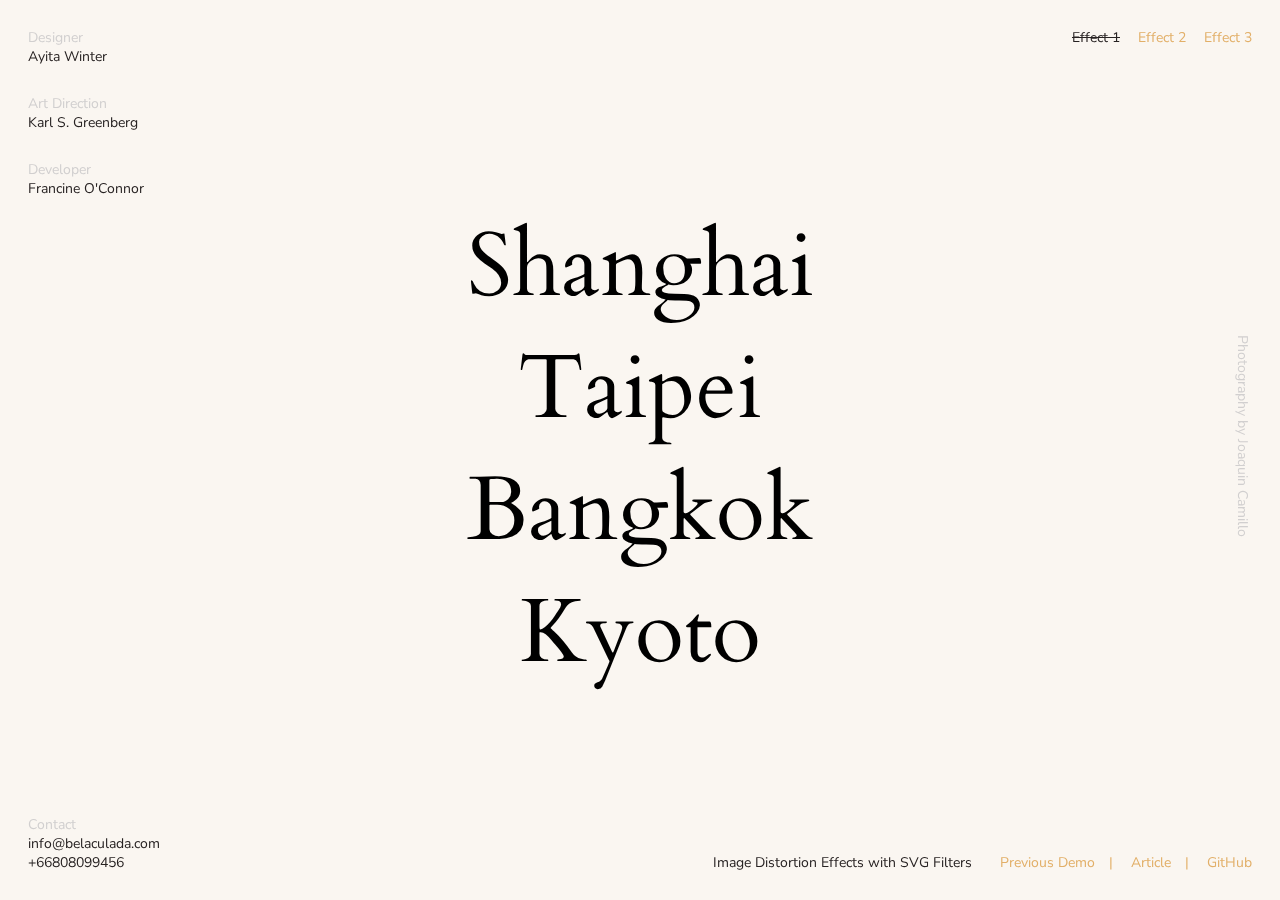
==== index.html @ 65ead86d "Inicial" ====
<!DOCTYPE html>
<html lang="en" class="no-js">
	<head>
		<meta charset="UTF-8" />
		<meta name="viewport" content="width=device-width, initial-scale=1">
		<title>Image Distortion Effects with SVG Filters | Demo 1 | Codrops</title>
		<meta name="description" content="Some distortion hover effects on images using SVG filters." />
		<meta name="keywords" content="distortion, svg filter, hover, image, effect, web, javascript" />
		<meta name="author" content="Codrops" />
		<link rel="shortcut icon" href="favicon.ico">
		<link href="https://fonts.googleapis.com/css?family=Cardo|Nunito+Sans" rel="stylesheet">
		<link rel="stylesheet" type="text/css" href="css/base.css" />
		<script>document.documentElement.className="js";var supportsCssVars=function(){var e,t=document.createElement("style");return t.innerHTML="root: { --tmp-var: bold; }",document.head.appendChild(t),e=!!(window.CSS&&window.CSS.supports&&window.CSS.supports("font-weight","var(--tmp-var)")),t.parentNode.removeChild(t),e};supportsCssVars()||alert("Please view this demo in a modern browser that supports CSS Variables.");</script>
	</head>
	<body class="demo-1">
		<main>
			<div class="message">You need to be able to hover to see the effect.</div>
			<div class="frame">
				<div class="frame__title-wrap">
					<h1 class="frame__title">Image Distortion Effects with SVG Filters</h1>
					<div class="frame__links">
						<a href="https://tympanus.net/Development/TextTrailEffect/">Previous Demo</a>
						<a href="https://tympanus.net/codrops/?p=38971">Article</a>
						<a href="https://github.com/codrops/SVGImageHover/">GitHub</a>
					</div>
				</div>
				<div class="frame__demos">
					<a href="index.html" class="frame__demo frame__demo--current">Effect 1</a>
					<a href="index2.html" class="frame__demo">Effect 2</a>
					<a href="index3.html" class="frame__demo">Effect 3</a>
				</div>
				<div class="frame__credits">
					<h4 class="frame__heading">Designer</h4>
					<span class="frame__text">Ayita Winter</span>
					<h4 class="frame__heading">Art Direction</h4>
					<span class="frame__text">Karl S. Greenberg</span>
					<h4 class="frame__heading">Developer</h4>
					<span class="frame__text">Francine O'Connor</span>
				</div>
				<div class="frame__contact">
					<h4 class="frame__heading">Contact</h4>
					<span class="frame__text">info@belaculada.com</span>
					<span class="frame__text">+66808099456</span>
				</div>
				<div class="frame__photography">Photography by Joaquin Camillo</div>
				</div>
			</div>
			<div class="content">
				<svg class="distort" width="350" height="450" viewBox="0 0 350 450">
					<filter id="distortionFilter">
						<feTurbulence type="turbulence" baseFrequency="0.07 0.01" numOctaves="5" seed="2" stitchTiles="stitch" x="0%" y="0%" width="100%" height="100%" result="noise"/>
						<feDisplacementMap in="SourceGraphic" in2="noise" scale="0" xChannelSelector="R" yChannelSelector="B" x="0%" y="0%" width="100%" height="100%" filterUnits="userSpaceOnUse"/>
					</filter>
					<g filter="url(#distortionFilter)">
						<image class="distort__img" x="50" y="50" xlink:href="img/1.jpg" height="350" width="250"/>
						<image class="distort__img" x="50" y="50" xlink:href="img/2.jpg" height="350" width="250"/>
						<image class="distort__img" x="50" y="50" xlink:href="img/3.jpg" height="350" width="250"/>
						<image class="distort__img" x="50" y="50" xlink:href="img/4.jpg" height="350" width="250"/>
					</g>
				</svg>
				<nav class="menu">
					<a href="#" class="menu__link">Shanghai</a>
					<a href="#" class="menu__link">Taipei</a>
					<a href="#" class="menu__link">Bangkok</a>
					<a href="#" class="menu__link">Kyoto</a>
				</nav>
			</div>
		</main>
		<script src="js/charming.min.js"></script>
		<script src="js/TweenMax.min.js"></script>
		<script src="js/demo.js"></script>
	</body>
</html>
---- css/base.css ----
article,aside,details,figcaption,figure,footer,header,hgroup,main,nav,section,summary{display:block;}audio,canvas,video{display:inline-block;}audio:not([controls]){display:none;height:0;}[hidden]{display:none;}html{font-family:sans-serif;-ms-text-size-adjust:100%;-webkit-text-size-adjust:100%;}body{margin:0;}a:focus{outline:thin dotted;}a:active,a:hover{outline:0;}h1{font-size:2em;margin:0.67em 0;}abbr[title]{border-bottom:1px dotted;}b,strong{font-weight:bold;}dfn{font-style:italic;}hr{-moz-box-sizing:content-box;box-sizing:content-box;height:0;}mark{background:#ff0;color:#000;}code,kbd,pre,samp{font-family:monospace,serif;font-size:1em;}pre{white-space:pre-wrap;}q{quotes:"\201C" "\201D" "\2018" "\2019";}small{font-size:80%;}sub,sup{font-size:75%;line-height:0;position:relative;vertical-align:baseline;}sup{top:-0.5em;}sub{bottom:-0.25em;}img{border:0;}svg:not(:root){overflow:hidden;}figure{margin:0;}fieldset{border:1px solid #c0c0c0;margin:0 2px;padding:0.35em 0.625em 0.75em;}legend{border:0;padding:0;}button,input,select,textarea{font-family:inherit;font-size:100%;margin:0;}button,input{line-height:normal;}button,select{text-transform:none;}button,html input[type="button"],input[type="reset"],input[type="submit"]{-webkit-appearance:button;cursor:pointer;}button[disabled],html input[disabled]{cursor:default;}input[type="checkbox"],input[type="radio"]{box-sizing:border-box;padding:0;}input[type="search"]{-webkit-appearance:textfield;-moz-box-sizing:content-box;-webkit-box-sizing:content-box;box-sizing:content-box;}input[type="search"]::-webkit-search-cancel-button,input[type="search"]::-webkit-search-decoration{-webkit-appearance:none;}button::-moz-focus-inner,input::-moz-focus-inner{border:0;padding:0;}textarea{overflow:auto;vertical-align:top;}table{border-collapse:collapse;border-spacing:0;}
*,
*::after,
*::before {
	box-sizing: border-box;
}

:root {
	font-size: 14px;
}

body {
	--color-text: #272222;
	--color-bg: #faf6f1;
	--color-link: #e2af68;
	--color-link-hover: #333;
	--color-content-link: #000;
	--color-content-link-hover: #000;
	--color-heading: #d1cfcf;
	--font-content: Cardo;
	color: var(--color-text);
	background-color: var(--color-bg);
	font-family: Futura, 'Nunito Sans', sans-serif;
}

.demo-2 {
	--color-text: #faf6f1;
    --color-bg: #191817;
    --color-link: #c3846e;
    --color-link-hover: #fff;
    --color-content-link: #FAF6F1;
    --color-content-link-hover: #FAF6F1;
    --color-heading: #4c4742;
    --font-content: 'Antic Didone';
}

.demo-3 {
	--color-text: #191a1b;
    --color-bg: #c5a98a;
    --color-link: #3c49b2;
    --color-link-hover: #191b1b;
    --color-content-text: #191b1b;
    --color-content-link: #191b1b;
    --color-content-link-hover: #191b1b;
   	--color-content-secondary: #9f8465;
    --font-content: Prata;
}

/* Page Loader */
.js .loading::before {
	content: '';
	position: fixed;
	z-index: 100000;
	top: 0;
	left: 0;
	width: 100%;
	height: 100%;
	background: var(--color-bg);
}

.js .loading::after {
	content: '';
	position: fixed;
	z-index: 100000;
	top: 50%;
	left: 50%;
	width: 60px;
	height: 60px;
	margin: -30px 0 0 -30px;
	pointer-events: none;
	border-radius: 50%;
	opacity: 0.4;
	background: var(--color-link);
	animation: loaderAnim 0.7s linear infinite alternate forwards;
}

@keyframes loaderAnim {
	to {
		opacity: 1;
		transform: scale3d(0.5,0.5,1);
	}
}

a {
	text-decoration: none;
	color: var(--color-link);
	outline: none;
}

a:hover,
a:focus {
	color: var(--color-link-hover);
	outline: none;
}

.message {
	background: var(--color-text);
	color: var(--color-bg);
	padding: 1rem;
	text-align: center;
}

.frame {
	padding: 3rem 5vw;
	text-align: center;
	position: relative;
	z-index: 1000;
}

.frame__title {
	font-size: 1rem;
	margin: 0 0 1rem;
	font-weight: normal;
}

.frame__links {
	display: inline;
}

.frame__links a:not(:last-child),
.frame__demos a:not(:last-child) {
	margin-right: 1rem;
}

.frame__links a:not(:last-child)::after {
	content: '|';
	margin: 0 0 0 1rem;
}

.frame__links a:hover:not(:last-child)::after {
	color: var(--color-link);
}

.frame__demos {
	margin: 1rem 0;
}

.frame__demo--current,
.frame__demo--current:hover {
	color: var(--color-text);
	text-decoration: line-through;
}

.frame__heading {
	font-weight: normal;
	margin: 0;
	color: var(--color-heading);
}

.frame__text + .frame__heading {
	margin: 2rem 0 0 0;
}

.frame__text + .frame__text {
	display: block;
}

.frame__photography {
	color: var(--color-heading);
}

.content {
	display: flex;
	flex-direction: column;
	width: 100vw;
	height: calc(100vh - 13rem);
	position: relative;
	justify-content: flex-start;
	align-items: center;
}

.distort {
	position: absolute;
	pointer-events: none;
	will-change: transform;
}

.distort__img {
	opacity: 0;
}

.content {
	font-family: var(--font-content), serif;
	color: var(--color-content-text);
}

.menu {
	display: flex;
	flex-direction: column;
	align-items: stretch;
	text-align: center;
	font-size: 10vh;
	font-weight: normal;
}

.demo-2 .menu {
	line-height: 1.5;
}

.quote {
	display: block;
	width: 90%;
	max-width: 1200px;
	margin: 0 auto;
	font-size: 2rem;
	z-index: 999;
	font-weight: normal;
}

.quote__author {
	margin: 2rem 0 0 0;
	display: block;
	font-size: 1rem;
	color: var(--color-content-secondary);
}

.quote__author::before {
	content: '\2014';
	margin-right: 1rem;
}

.menu__link,
.quote__link {
	z-index: 999;
	color: var(--color-content-link);
	position: relative;
	white-space: nowrap;
}

.menu__link:hover,
.quote__link:hover {
	color: var(--color-content-link-hover);
}

.menu__link span,
.quote__link span {
	display: inline-block;
}

.quote__link::after {
	content: '';
	position: absolute;
	height: 5px;
	border-width: 1px 0;
	border-style: solid;
	width: 100%;
	left: 0;
	top: calc(100% - 0.25rem);
	border-color: currentColor;
}


@media screen and (min-width: 53em) {
	body {
		overflow: hidden;
	}
	.message {
		display: none;
	}
	.frame {
		position: fixed;
		text-align: left;
		z-index: 10000;
		top: 0;
		left: 0;
		display: grid;
		align-content: space-between;
		width: 100%;
		max-width: none;
		height: 100vh;
		padding: 2rem;
		pointer-events: none;
		grid-template-columns: 20% 80%;
		grid-template-rows: 2rem auto auto;
		grid-template-areas: 'credits demos'
							 'credits photography'
							 'contact title';
	}
	.frame__title-wrap {
		grid-area: title;
		display: flex;
		justify-content: flex-end;
		align-self: end;
	}
	.frame__title {
		margin: 0 2rem 0 0;
	}
	.frame__photography {
		grid-area: photography;
		align-self: center;
		justify-self: end;
		writing-mode: vertical-lr;
	}
	.frame__credits {
		grid-area: credits;
	}
	.frame__contact {
		grid-area: contact;
	}
	.frame__demos {
		margin: 0;
		grid-area: demos;
		justify-self: end;
	}
	.frame a {
		pointer-events: auto;
	}
	.content {
		height: 100vh;
		justify-content: center;
	}
	.quote {
		font-size: 9vh;
	}
	.quote__author {
		font-size: 2.5vh;
	}
	.quote__link::after {
		top: calc(100% - 1vh);
	}
}
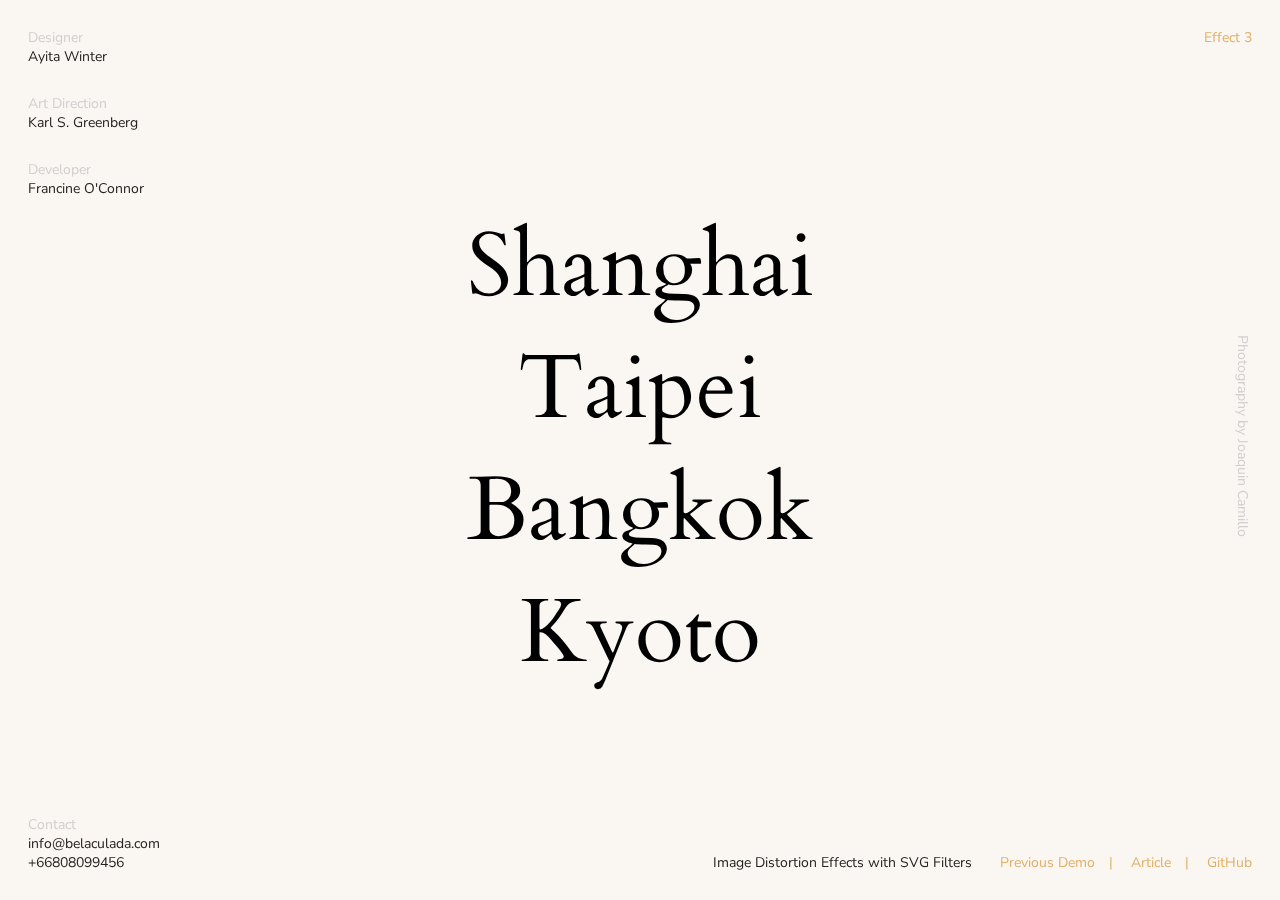
==== commit 9689b6ad: "Final" ====
--- a/index.html
+++ b/index.html
@@ -25,8 +25,7 @@
 					</div>
 				</div>
 				<div class="frame__demos">
-					<a href="index.html" class="frame__demo frame__demo--current">Effect 1</a>
-					<a href="index2.html" class="frame__demo">Effect 2</a>
+				
 					<a href="index3.html" class="frame__demo">Effect 3</a>
 				</div>
 				<div class="frame__credits">
--- a/css/base.css
+++ b/css/base.css
@@ -36,13 +36,13 @@
 
 .demo-3 {
 	--color-text: #191a1b;
-    --color-bg: #c5a98a;
-    --color-link: #3c49b2;
+    --color-bg: #908ac5;
+    --color-link: #2634a0;
     --color-link-hover: #191b1b;
     --color-content-text: #191b1b;
     --color-content-link: #191b1b;
     --color-content-link-hover: #191b1b;
-   	--color-content-secondary: #9f8465;
+   	--color-content-secondary: #6b5eb4;
     --font-content: Prata;
 }
 
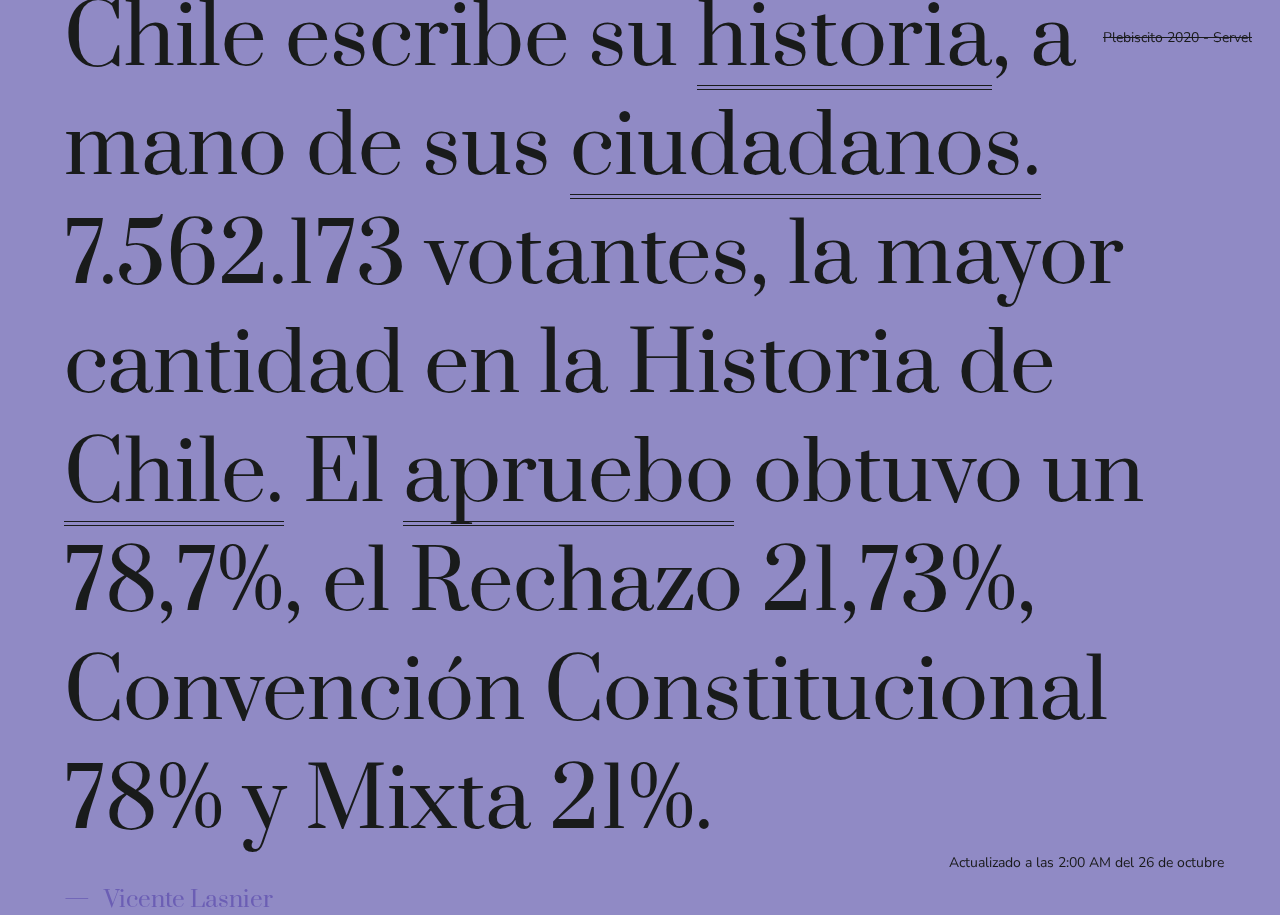
==== commit 3146cbb0: "2" ====
--- a/index.html
+++ b/index.html
@@ -3,70 +3,51 @@
 	<head>
 		<meta charset="UTF-8" />
 		<meta name="viewport" content="width=device-width, initial-scale=1">
-		<title>Image Distortion Effects with SVG Filters | Demo 1 | Codrops</title>
+		<title>Image Distortion Effects with SVG Filters | Demo 3 | Codrops</title>
 		<meta name="description" content="Some distortion hover effects on images using SVG filters." />
 		<meta name="keywords" content="distortion, svg filter, hover, image, effect, web, javascript" />
 		<meta name="author" content="Codrops" />
 		<link rel="shortcut icon" href="favicon.ico">
-		<link href="https://fonts.googleapis.com/css?family=Cardo|Nunito+Sans" rel="stylesheet">
+		<link href="https://fonts.googleapis.com/css?family=Prata|Nunito+Sans" rel="stylesheet">
 		<link rel="stylesheet" type="text/css" href="css/base.css" />
 		<script>document.documentElement.className="js";var supportsCssVars=function(){var e,t=document.createElement("style");return t.innerHTML="root: { --tmp-var: bold; }",document.head.appendChild(t),e=!!(window.CSS&&window.CSS.supports&&window.CSS.supports("font-weight","var(--tmp-var)")),t.parentNode.removeChild(t),e};supportsCssVars()||alert("Please view this demo in a modern browser that supports CSS Variables.");</script>
 	</head>
-	<body class="demo-1">
+	<body class="demo-3">
 		<main>
 			<div class="message">You need to be able to hover to see the effect.</div>
 			<div class="frame">
 				<div class="frame__title-wrap">
-					<h1 class="frame__title">Image Distortion Effects with SVG Filters</h1>
+					<h1 class="frame__title">Actualizado a las 2:00 AM del 26 de octubre</h1>
 					<div class="frame__links">
-						<a href="https://tympanus.net/Development/TextTrailEffect/">Previous Demo</a>
-						<a href="https://tympanus.net/codrops/?p=38971">Article</a>
-						<a href="https://github.com/codrops/SVGImageHover/">GitHub</a>
+						
 					</div>
 				</div>
 				<div class="frame__demos">
-				
-					<a href="index3.html" class="frame__demo">Effect 3</a>
-				</div>
-				<div class="frame__credits">
-					<h4 class="frame__heading">Designer</h4>
-					<span class="frame__text">Ayita Winter</span>
-					<h4 class="frame__heading">Art Direction</h4>
-					<span class="frame__text">Karl S. Greenberg</span>
-					<h4 class="frame__heading">Developer</h4>
-					<span class="frame__text">Francine O'Connor</span>
-				</div>
-				<div class="frame__contact">
-					<h4 class="frame__heading">Contact</h4>
-					<span class="frame__text">info@belaculada.com</span>
-					<span class="frame__text">+66808099456</span>
-				</div>
-				<div class="frame__photography">Photography by Joaquin Camillo</div>
+					
+					<a href="http://www.servelelecciones.cl" class="frame__demo frame__demo--current">Plebiscito 2020 - Servel</a>
 				</div>
 			</div>
 			<div class="content">
 				<svg class="distort" width="350" height="450" viewBox="0 0 350 450">
 					<filter id="distortionFilter">
-						<feTurbulence type="turbulence" baseFrequency="0.07 0.01" numOctaves="5" seed="2" stitchTiles="stitch" x="0%" y="0%" width="100%" height="100%" result="noise"/>
+						<feTurbulence type="fractalNoise" baseFrequency="0.1" numOctaves="5" seed="2" stitchTiles="noStitch" x="0%" y="0%" width="100%" height="100%" result="noise"/>
 						<feDisplacementMap in="SourceGraphic" in2="noise" scale="0" xChannelSelector="R" yChannelSelector="B" x="0%" y="0%" width="100%" height="100%" filterUnits="userSpaceOnUse"/>
 					</filter>
 					<g filter="url(#distortionFilter)">
-						<image class="distort__img" x="50" y="50" xlink:href="img/1.jpg" height="350" width="250"/>
-						<image class="distort__img" x="50" y="50" xlink:href="img/2.jpg" height="350" width="250"/>
-						<image class="distort__img" x="50" y="50" xlink:href="img/3.jpg" height="350" width="250"/>
-						<image class="distort__img" x="50" y="50" xlink:href="img/4.jpg" height="350" width="250"/>
+						<image class="distort__img" x="50" y="50" xlink:href="img/1.4.jpg" height="350" width="250"/>
+						<image class="distort__img" x="50" y="50" xlink:href="img/1.1.jpeg" height="350" width="250"/>
+						<image class="distort__img" x="50" y="50" xlink:href="img/1.2.jpeg" height="350" width="250"/>
+						<image class="distort__img" x="50" y="50" xlink:href="img/1.3.jpeg" height="350" width="250"/>
 					</g>
 				</svg>
-				<nav class="menu">
-					<a href="#" class="menu__link">Shanghai</a>
-					<a href="#" class="menu__link">Taipei</a>
-					<a href="#" class="menu__link">Bangkok</a>
-					<a href="#" class="menu__link">Kyoto</a>
-				</nav>
+				<blockquote class="quote">
+					Chile escribe su <a href="#" class="quote__link">historia</a>, a mano de sus <a href="#" class="quote__link">ciudadanos.</a> 7.562.173 votantes, la mayor cantidad en la Historia de <a href="#" class="quote__link">Chile.</a> El <a href="#" class="quote__link">apruebo</a> obtuvo un 78,7%, el Rechazo 21,73%, Convención Constitucional 78% y Mixta 21%.
+					<span class="quote__author">Vicente Lasnier</span>
+				</blockquote>
 			</div>
 		</main>
 		<script src="js/charming.min.js"></script>
 		<script src="js/TweenMax.min.js"></script>
-		<script src="js/demo.js"></script>
+		<script src="js/demo3.js"></script>
 	</body>
 </html>
